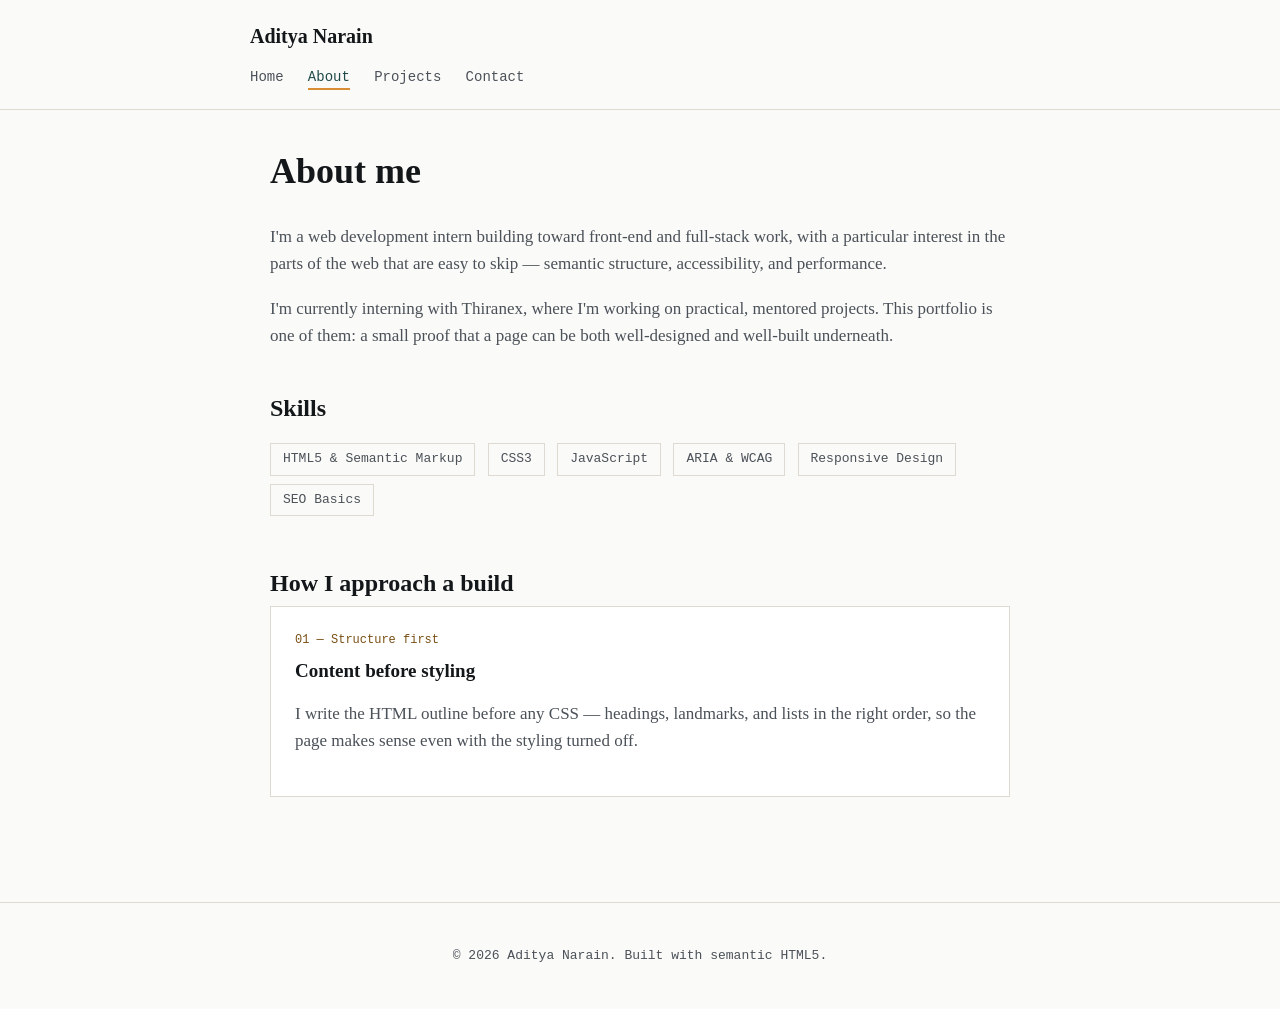
==== about.html @ f95b0f04 "Add files via upload" ====
<!DOCTYPE html>
<html lang="en">
<head>
  <meta charset="UTF-8">
  <meta name="viewport" content="width=device-width, initial-scale=1.0">

  <title>About — Aditya Narain</title>
  <meta name="description" content="About Aditya Narain: background, skills, and approach to accessible front-end web development.">
  <meta name="author" content="Aditya Narain">
  <link rel="canonical" href="https://example.com/about.html">
  <meta property="og:type" content="profile">
  <meta property="og:title" content="About — Aditya Narain">
  <meta property="og:description" content="Background, skills, and approach to accessible front-end web development.">

  <link rel="stylesheet" href="styles.css">
</head>
<body>

  <a class="skip-link" href="#main-content">Skip to main content</a>

  <header class="site-header">
    <div class="header-inner">
      <a href="index.html" class="brand">Aditya Narain</a>
      <nav class="main-nav" aria-label="Primary">
        <ul>
          <li><a href="index.html">Home</a></li>
          <li><a href="about.html" aria-current="page">About</a></li>
          <li><a href="projects.html">Projects</a></li>
          <li><a href="contact.html">Contact</a></li>
        </ul>
      </nav>
    </div>
  </header>

  <main id="main-content">

    <section aria-labelledby="about-heading">
      <h1 id="about-heading">About me</h1>
      <p class="lede">I'm a web development intern building toward front-end and full-stack work, with a particular interest in the parts of the web that are easy to skip — semantic structure, accessibility, and performance.</p>
      <p>I'm currently interning with Thiranex, where I'm working on practical, mentored projects. This portfolio is one of them: a small proof that a page can be both well-designed and well-built underneath.</p>
    </section>

    <section aria-labelledby="skills-heading">
      <h2 id="skills-heading">Skills</h2>
      <div class="hero-tags" aria-hidden="true">
        <span class="pill">HTML5 &amp; Semantic Markup</span>
        <span class="pill">CSS3</span>
        <span class="pill">JavaScript</span>
        <span class="pill">ARIA &amp; WCAG</span>
        <span class="pill">Responsive Design</span>
        <span class="pill">SEO Basics</span>
      </div>
    </section>

    <section aria-labelledby="approach-heading">
      <h2 id="approach-heading">How I approach a build</h2>
      <article class="card">
        <span class="meta">01 — Structure first</span>
        <h3>Content before styling</h3>
        <p>I write the HTML outline before any CSS — headings, landmarks, and lists in the right order, so the page makes sense even with the styling turned off.</p>
      </article>
    </section>

  </main>

  <footer class="site-footer">
    <p>© 2026 Aditya Narain. Built with semantic HTML5.</p>
  </footer>

</body>
</html>
---- styles.css ----
* {
  box-sizing: border-box;
}

body {
  margin: 0;
  background: #fafaf8;
  color: #14171a;
  font-family: Georgia, "Times New Roman", serif;
  font-size: 17px;
  line-height: 1.6;
}

.skip-link {
  position: absolute;
  left: -999px;
  top: 0;
  background: #14171a;
  color: #fafaf8;
  padding: 12px 20px;
  z-index: 100;
}
.skip-link:focus {
  left: 0;
}

a:focus,
button:focus,
input:focus,
textarea:focus {
  outline: 3px solid #d98e36;
  outline-offset: 2px;
}

.site-header {
  border-bottom: 1px solid #dedad2;
  padding: 20px;
}

.header-inner {
  max-width: 780px;
  margin: 0 auto;
}

.brand {
  font-family: Georgia, serif;
  font-weight: bold;
  font-size: 20px;
  color: #14171a;
  text-decoration: none;
}

.main-nav {
  margin-top: 10px;
}

.main-nav ul {
  list-style: none;
  margin: 0;
  padding: 0;
}

.main-nav li {
  display: inline-block;
  margin-right: 20px;
}

.main-nav a {
  font-family: "Courier New", monospace;
  font-size: 14px;
  text-decoration: none;
  color: #4b5158;
  padding-bottom: 3px;
  border-bottom: 2px solid transparent;
}

.main-nav a:hover,
.main-nav a[aria-current="page"] {
  color: #1f4a49;
  border-bottom-color: #d98e36;
}

main {
  max-width: 780px;
  margin: 0 auto;
  padding: 40px 20px 60px;
}

section {
  margin-bottom: 45px;
}

h1, h2, h3 {
  font-family: Georgia, serif;
  line-height: 1.2;
  margin-top: 0;
}

h1 { font-size: 36px; }
h2 { font-size: 24px; margin-bottom: 8px; }
h3 { font-size: 19px; }

p { color: #4b5158; }

a { color: #2f6f6d; }
a:hover { color: #1f4a49; }

.hero p.lede {
  font-size: 18px;
  max-width: 60ch;
}

.hero-tags {
  margin-top: 20px;
}

.pill {
  display: inline-block;
  font-family: "Courier New", monospace;
  font-size: 13px;
  border: 1px solid #dedad2;
  padding: 5px 12px;
  margin-right: 8px;
  margin-bottom: 8px;
  color: #4b5158;
}

article.card {
  border: 1px solid #dedad2;
  padding: 24px;
  background: white;
  margin-bottom: 20px;
}

article.card h3 {
  margin-bottom: 6px;
}

article.card .meta {
  font-family: "Courier New", monospace;
  font-size: 12px;
  color: #7a4f14;
  margin-bottom: 10px;
  display: block;
}

.btn {
  display: inline-block;
  font-family: "Courier New", monospace;
  font-size: 15px;
  background: #14171a;
  color: #fafaf8;
  padding: 12px 22px;
  text-decoration: none;
  border: none;
  cursor: pointer;
}
.btn:hover { background: #1f4a49; }

form {
  max-width: 520px;
}

.field {
  margin-bottom: 20px;
}

label {
  display: block;
  font-family: "Courier New", monospace;
  font-size: 14px;
  color: #14171a;
  margin-bottom: 6px;
}

.required-mark {
  color: #7a4f14;
}

input,
textarea {
  font-family: Georgia, serif;
  font-size: 16px;
  padding: 10px 12px;
  border: 1px solid #dedad2;
  background: white;
  color: #14171a;
  width: 100%;
}

input:focus,
textarea:focus {
  border-color: #d98e36;
}

.hint {
  font-size: 13px;
  color: #4b5158;
  margin-top: 4px;
}

.error-message {
  font-size: 13px;
  color: #a3341d;
  font-family: "Courier New", monospace;
  display: none;
  margin-top: 4px;
}

.field.invalid .error-message {
  display: block;
}

.field.invalid input,
.field.invalid textarea {
  border-color: #a3341d;
}

[role="status"] {
  font-family: "Courier New", monospace;
  font-size: 14px;
  padding: 14px 16px;
  margin-top: 10px;
}

[role="status"].success {
  background: #e7f2e8;
  color: #285c33;
  border: 1px solid #b6d9ba;
}

.site-footer {
  border-top: 1px solid #dedad2;
  padding: 30px 20px;
  text-align: center;
  font-family: "Courier New", monospace;
  font-size: 13px;
  color: #4b5158;
}

.site-footer a { color: #4b5158; }
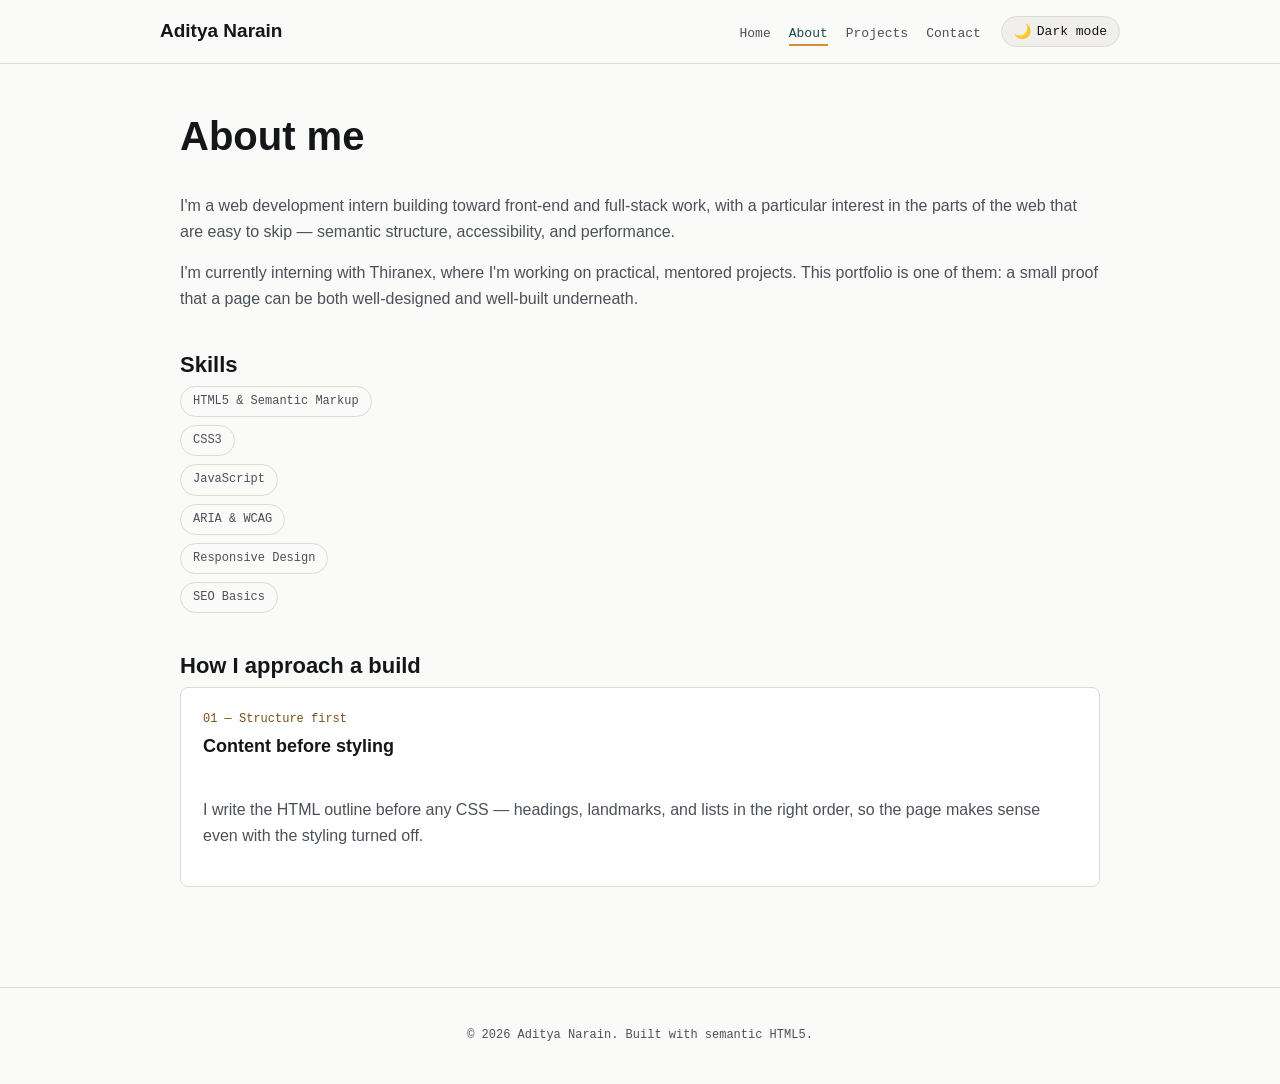
==== commit fe971cc8: "Updated css" ====
--- a/about.html
+++ b/about.html
@@ -7,7 +7,7 @@
   <title>About — Aditya Narain</title>
   <meta name="description" content="About Aditya Narain: background, skills, and approach to accessible front-end web development.">
   <meta name="author" content="Aditya Narain">
-  <link rel="canonical" href="https://example.com/about.html">
+  <link rel="canonical" href="https://aditya-narain17.github.io/aditya-portfolio/about.html">
   <meta property="og:type" content="profile">
   <meta property="og:title" content="About — Aditya Narain">
   <meta property="og:description" content="Background, skills, and approach to accessible front-end web development.">
@@ -21,14 +21,20 @@
   <header class="site-header">
     <div class="header-inner">
       <a href="index.html" class="brand">Aditya Narain</a>
-      <nav class="main-nav" aria-label="Primary">
-        <ul>
-          <li><a href="index.html">Home</a></li>
-          <li><a href="about.html" aria-current="page">About</a></li>
-          <li><a href="projects.html">Projects</a></li>
-          <li><a href="contact.html">Contact</a></li>
-        </ul>
-      </nav>
+      <div class="header-controls">
+        <nav class="main-nav" aria-label="Primary">
+          <ul>
+            <li><a href="index.html">Home</a></li>
+            <li><a href="about.html" aria-current="page">About</a></li>
+            <li><a href="projects.html">Projects</a></li>
+            <li><a href="contact.html">Contact</a></li>
+          </ul>
+        </nav>
+        <button type="button" id="theme-toggle" class="theme-toggle" aria-pressed="false">
+          <span class="icon" aria-hidden="true">🌙</span>
+          <span class="label">Dark mode</span>
+        </button>
+      </div>
     </div>
   </header>
 
@@ -67,5 +73,6 @@
     <p>© 2026 Aditya Narain. Built with semantic HTML5.</p>
   </footer>
 
+  <script src="theme.js"></script>
 </body>
 </html>
--- a/styles.css
+++ b/styles.css
@@ -2,240 +2,400 @@
   box-sizing: border-box;
 }
 
+/* ---- Theme tokens ---- */
+:root {
+  --bg: #fafaf8;
+  --bg-elevated: #ffffff;
+  --bg-muted: #f0efeb;
+  --ink: #14171a;
+  --ink-soft: #4b5158;
+  --line: #dedad2;
+  --accent: #d98e36;
+  --accent-ink: #7a4f14;
+  --accent-bg: #f6e6cf;
+  --link: #2f6f6d;
+  --link-dark: #1f4a49;
+  --success-bg: #e7f2e8;
+  --success-ink: #285c33;
+  --success-line: #b6d9ba;
+  --error: #a3341d;
+
+  --radius: 8px;
+  --font-body: -apple-system, BlinkMacSystemFont, "Segoe UI", sans-serif;
+  --font-mono: "Courier New", Consolas, monospace;
+
+  color-scheme: light;
+}
+
+[data-theme="dark"] {
+  --bg: #14171a;
+  --bg-elevated: #1e2226;
+  --bg-muted: #23272c;
+  --ink: #f2f0ec;
+  --ink-soft: #b7bcc2;
+  --line: #33383e;
+  --accent: #e8a33d;
+  --accent-ink: #f6c874;
+  --accent-bg: #3a2e15;
+  --link: #6fc2bf;
+  --link-dark: #93d9d6;
+  --success-bg: #16301c;
+  --success-ink: #8fd39a;
+  --success-line: #2b5a35;
+  --error: #e2705a;
+
+  color-scheme: dark;
+}
+
+/* Respect system preference on first visit only —
+   the toggle (via [data-theme]) always wins once set. */
+@media (prefers-color-scheme: dark) {
+  :root:not([data-theme="light"]) {
+    --bg: #14171a;
+    --bg-elevated: #1e2226;
+    --bg-muted: #23272c;
+    --ink: #f2f0ec;
+    --ink-soft: #b7bcc2;
+    --line: #33383e;
+    --accent: #e8a33d;
+    --accent-ink: #f6c874;
+    --accent-bg: #3a2e15;
+    --link: #6fc2bf;
+    --link-dark: #93d9d6;
+    --success-bg: #16301c;
+    --success-ink: #8fd39a;
+    --success-line: #2b5a35;
+    --error: #e2705a;
+    color-scheme: dark;
+  }
+}
+
+html {
+  scroll-behavior: smooth;
+}
+
+@media (prefers-reduced-motion: reduce) {
+  html { scroll-behavior: auto; }
+  * { transition-duration: 0.01ms !important; animation-duration: 0.01ms !important; }
+}
+
 body {
   margin: 0;
-  background: #fafaf8;
-  color: #14171a;
-  font-family: Georgia, "Times New Roman", serif;
-  font-size: 17px;
+  background: var(--bg);
+  color: var(--ink);
+  font-family: var(--font-body);
+  font-size: 16px;
   line-height: 1.6;
+  transition: background-color 0.2s ease, color 0.2s ease;
 }
 
 .skip-link {
   position: absolute;
   left: -999px;
   top: 0;
-  background: #14171a;
-  color: #fafaf8;
+  background: var(--ink);
+  color: var(--bg);
   padding: 12px 20px;
   z-index: 100;
-}
-.skip-link:focus {
-  left: 0;
-}
-
-a:focus,
-button:focus,
-input:focus,
-textarea:focus {
-  outline: 3px solid #d98e36;
+  font-family: var(--font-mono);
+  font-size: 14px;
+}
+.skip-link:focus { left: 0; }
+
+a:focus-visible,
+button:focus-visible,
+input:focus-visible,
+textarea:focus-visible {
+  outline: 3px solid var(--accent);
   outline-offset: 2px;
 }
 
+/* ================= HEADER — Flexbox ================= */
 .site-header {
-  border-bottom: 1px solid #dedad2;
-  padding: 20px;
+  border-bottom: 1px solid var(--line);
+  padding: 16px 20px;
+  position: sticky;
+  top: 0;
+  background: color-mix(in srgb, var(--bg) 92%, transparent);
+  backdrop-filter: blur(6px);
+  z-index: 50;
 }
 
 .header-inner {
-  max-width: 780px;
+  max-width: 960px;
   margin: 0 auto;
+  display: flex;
+  align-items: center;
+  justify-content: space-between;
+  gap: 16px;
+  flex-wrap: wrap;
 }
 
 .brand {
-  font-family: Georgia, serif;
-  font-weight: bold;
-  font-size: 20px;
-  color: #14171a;
+  font-weight: 700;
+  font-size: 19px;
+  color: var(--ink);
   text-decoration: none;
 }
 
-.main-nav {
-  margin-top: 10px;
+.header-controls {
+  display: flex;
+  align-items: center;
+  gap: 20px;
+  flex-wrap: wrap;
 }
 
 .main-nav ul {
   list-style: none;
+  display: flex;
+  gap: 18px;
   margin: 0;
   padding: 0;
 }
 
-.main-nav li {
-  display: inline-block;
-  margin-right: 20px;
-}
-
 .main-nav a {
-  font-family: "Courier New", monospace;
-  font-size: 14px;
+  font-family: var(--font-mono);
+  font-size: 13px;
   text-decoration: none;
-  color: #4b5158;
+  color: var(--ink-soft);
   padding-bottom: 3px;
   border-bottom: 2px solid transparent;
 }
 
 .main-nav a:hover,
 .main-nav a[aria-current="page"] {
-  color: #1f4a49;
-  border-bottom-color: #d98e36;
-}
-
+  color: var(--link-dark);
+  border-bottom-color: var(--accent);
+}
+
+/* Theme toggle button */
+.theme-toggle {
+  display: inline-flex;
+  align-items: center;
+  gap: 6px;
+  background: var(--bg-muted);
+  border: 1px solid var(--line);
+  color: var(--ink);
+  font-family: var(--font-mono);
+  font-size: 13px;
+  padding: 6px 12px;
+  border-radius: 999px;
+  cursor: pointer;
+}
+
+.theme-toggle:hover {
+  border-color: var(--accent);
+}
+
+.theme-toggle .icon {
+  font-size: 14px;
+}
+
+/* ================= LAYOUT ================= */
 main {
-  max-width: 780px;
+  max-width: 960px;
   margin: 0 auto;
-  padding: 40px 20px 60px;
+  padding: 32px 20px 60px;
 }
 
 section {
-  margin-bottom: 45px;
+  margin-bottom: 40px;
 }
 
 h1, h2, h3 {
-  font-family: Georgia, serif;
   line-height: 1.2;
   margin-top: 0;
 }
 
-h1 { font-size: 36px; }
-h2 { font-size: 24px; margin-bottom: 8px; }
-h3 { font-size: 19px; }
-
-p { color: #4b5158; }
-
-a { color: #2f6f6d; }
-a:hover { color: #1f4a49; }
+h1 { font-size: 32px; }
+h2 { font-size: 22px; margin-bottom: 8px; }
+h3 { font-size: 18px; }
+
+p { color: var(--ink-soft); }
+
+a { color: var(--link); }
+a:hover { color: var(--link-dark); }
+
+code {
+  background: var(--bg-muted);
+  border-radius: 4px;
+  padding: 1px 5px;
+  font-size: 0.9em;
+}
+
+/* ================= HERO — CSS Grid ================= */
+.hero {
+  display: grid;
+  grid-template-columns: 1fr;
+  gap: 20px;
+  align-items: start;
+}
 
 .hero p.lede {
-  font-size: 18px;
+  font-size: 17px;
   max-width: 60ch;
 }
 
 .hero-tags {
-  margin-top: 20px;
+  display: flex;
+  gap: 8px;
+  flex-wrap: wrap;
 }
 
 .pill {
-  display: inline-block;
-  font-family: "Courier New", monospace;
-  font-size: 13px;
-  border: 1px solid #dedad2;
+  font-family: var(--font-mono);
+  font-size: 12px;
+  border: 1px solid var(--line);
   padding: 5px 12px;
-  margin-right: 8px;
-  margin-bottom: 8px;
-  color: #4b5158;
+  border-radius: 999px;
+  color: var(--ink-soft);
+  white-space: nowrap;
+}
+
+/* ================= CARD GRID — CSS Grid ================= */
+.card-grid {
+  display: grid;
+  grid-template-columns: 1fr;
+  gap: 16px;
 }
 
 article.card {
-  border: 1px solid #dedad2;
-  padding: 24px;
-  background: white;
-  margin-bottom: 20px;
-}
-
-article.card h3 {
-  margin-bottom: 6px;
+  border: 1px solid var(--line);
+  border-radius: var(--radius);
+  padding: 22px;
+  background: var(--bg-elevated);
+  display: flex;
+  flex-direction: column;
+  gap: 6px;
 }
 
 article.card .meta {
-  font-family: "Courier New", monospace;
+  font-family: var(--font-mono);
   font-size: 12px;
-  color: #7a4f14;
-  margin-bottom: 10px;
-  display: block;
-}
-
+  color: var(--accent-ink);
+}
+
+/* ================= BUTTONS ================= */
 .btn {
   display: inline-block;
-  font-family: "Courier New", monospace;
-  font-size: 15px;
-  background: #14171a;
-  color: #fafaf8;
-  padding: 12px 22px;
+  font-family: var(--font-mono);
+  font-size: 14px;
+  background: var(--ink);
+  color: var(--bg);
+  padding: 11px 20px;
+  border-radius: var(--radius);
   text-decoration: none;
   border: none;
   cursor: pointer;
 }
-.btn:hover { background: #1f4a49; }
-
+.btn:hover { background: var(--link-dark); color: var(--bg-elevated); }
+
+/* ================= FORM — Flexbox ================= */
 form {
+  display: flex;
+  flex-direction: column;
+  gap: 20px;
   max-width: 520px;
 }
 
 .field {
-  margin-bottom: 20px;
+  display: flex;
+  flex-direction: column;
+  gap: 6px;
 }
 
 label {
-  display: block;
-  font-family: "Courier New", monospace;
-  font-size: 14px;
-  color: #14171a;
-  margin-bottom: 6px;
-}
-
-.required-mark {
-  color: #7a4f14;
-}
+  font-family: var(--font-mono);
+  font-size: 13px;
+  color: var(--ink);
+}
+
+.required-mark { color: var(--accent-ink); }
 
 input,
 textarea {
-  font-family: Georgia, serif;
+  font-family: var(--font-body);
   font-size: 16px;
   padding: 10px 12px;
-  border: 1px solid #dedad2;
-  background: white;
-  color: #14171a;
+  border: 1px solid var(--line);
+  border-radius: var(--radius);
+  background: var(--bg-elevated);
+  color: var(--ink);
   width: 100%;
 }
 
 input:focus,
-textarea:focus {
-  border-color: #d98e36;
-}
-
-.hint {
+textarea:focus { border-color: var(--accent); }
+
+.hint { font-size: 12px; color: var(--ink-soft); }
+
+.error-message {
+  font-size: 12px;
+  color: var(--error);
+  font-family: var(--font-mono);
+  display: none;
+}
+
+.field.invalid .error-message { display: block; }
+.field.invalid input,
+.field.invalid textarea { border-color: var(--error); }
+
+[role="status"] {
+  font-family: var(--font-mono);
   font-size: 13px;
-  color: #4b5158;
-  margin-top: 4px;
-}
-
-.error-message {
-  font-size: 13px;
-  color: #a3341d;
-  font-family: "Courier New", monospace;
-  display: none;
-  margin-top: 4px;
-}
-
-.field.invalid .error-message {
-  display: block;
-}
-
-.field.invalid input,
-.field.invalid textarea {
-  border-color: #a3341d;
-}
-
-[role="status"] {
-  font-family: "Courier New", monospace;
-  font-size: 14px;
   padding: 14px 16px;
-  margin-top: 10px;
+  border-radius: var(--radius);
 }
 
 [role="status"].success {
-  background: #e7f2e8;
-  color: #285c33;
-  border: 1px solid #b6d9ba;
-}
-
+  background: var(--success-bg);
+  color: var(--success-ink);
+  border: 1px solid var(--success-line);
+}
+
+/* ================= FOOTER — Flexbox ================= */
 .site-footer {
-  border-top: 1px solid #dedad2;
-  padding: 30px 20px;
+  border-top: 1px solid var(--line);
+  padding: 26px 20px;
   text-align: center;
-  font-family: "Courier New", monospace;
-  font-size: 13px;
-  color: #4b5158;
-}
-
-.site-footer a { color: #4b5158; }
+  font-family: var(--font-mono);
+  font-size: 12px;
+  color: var(--ink-soft);
+}
+
+/* ================================================
+   MOBILE-FIRST RESPONSIVE BREAKPOINTS
+   Base styles above = mobile. Enhance upward.
+   ================================================ */
+
+/* Tablet and up */
+@media (min-width: 640px) {
+  h1 { font-size: 40px; }
+
+  .card-grid {
+    grid-template-columns: repeat(2, 1fr);
+  }
+
+  .hero {
+    grid-template-columns: 2fr 1fr;
+  }
+
+  .hero-tags {
+    flex-direction: column;
+    align-items: flex-start;
+  }
+}
+
+/* Desktop and up */
+@media (min-width: 900px) {
+  main { padding-top: 48px; }
+
+  .card-grid {
+    grid-template-columns: repeat(3, 1fr);
+  }
+
+  .hero {
+    grid-template-columns: 3fr 1fr;
+    gap: 40px;
+  }
+}
